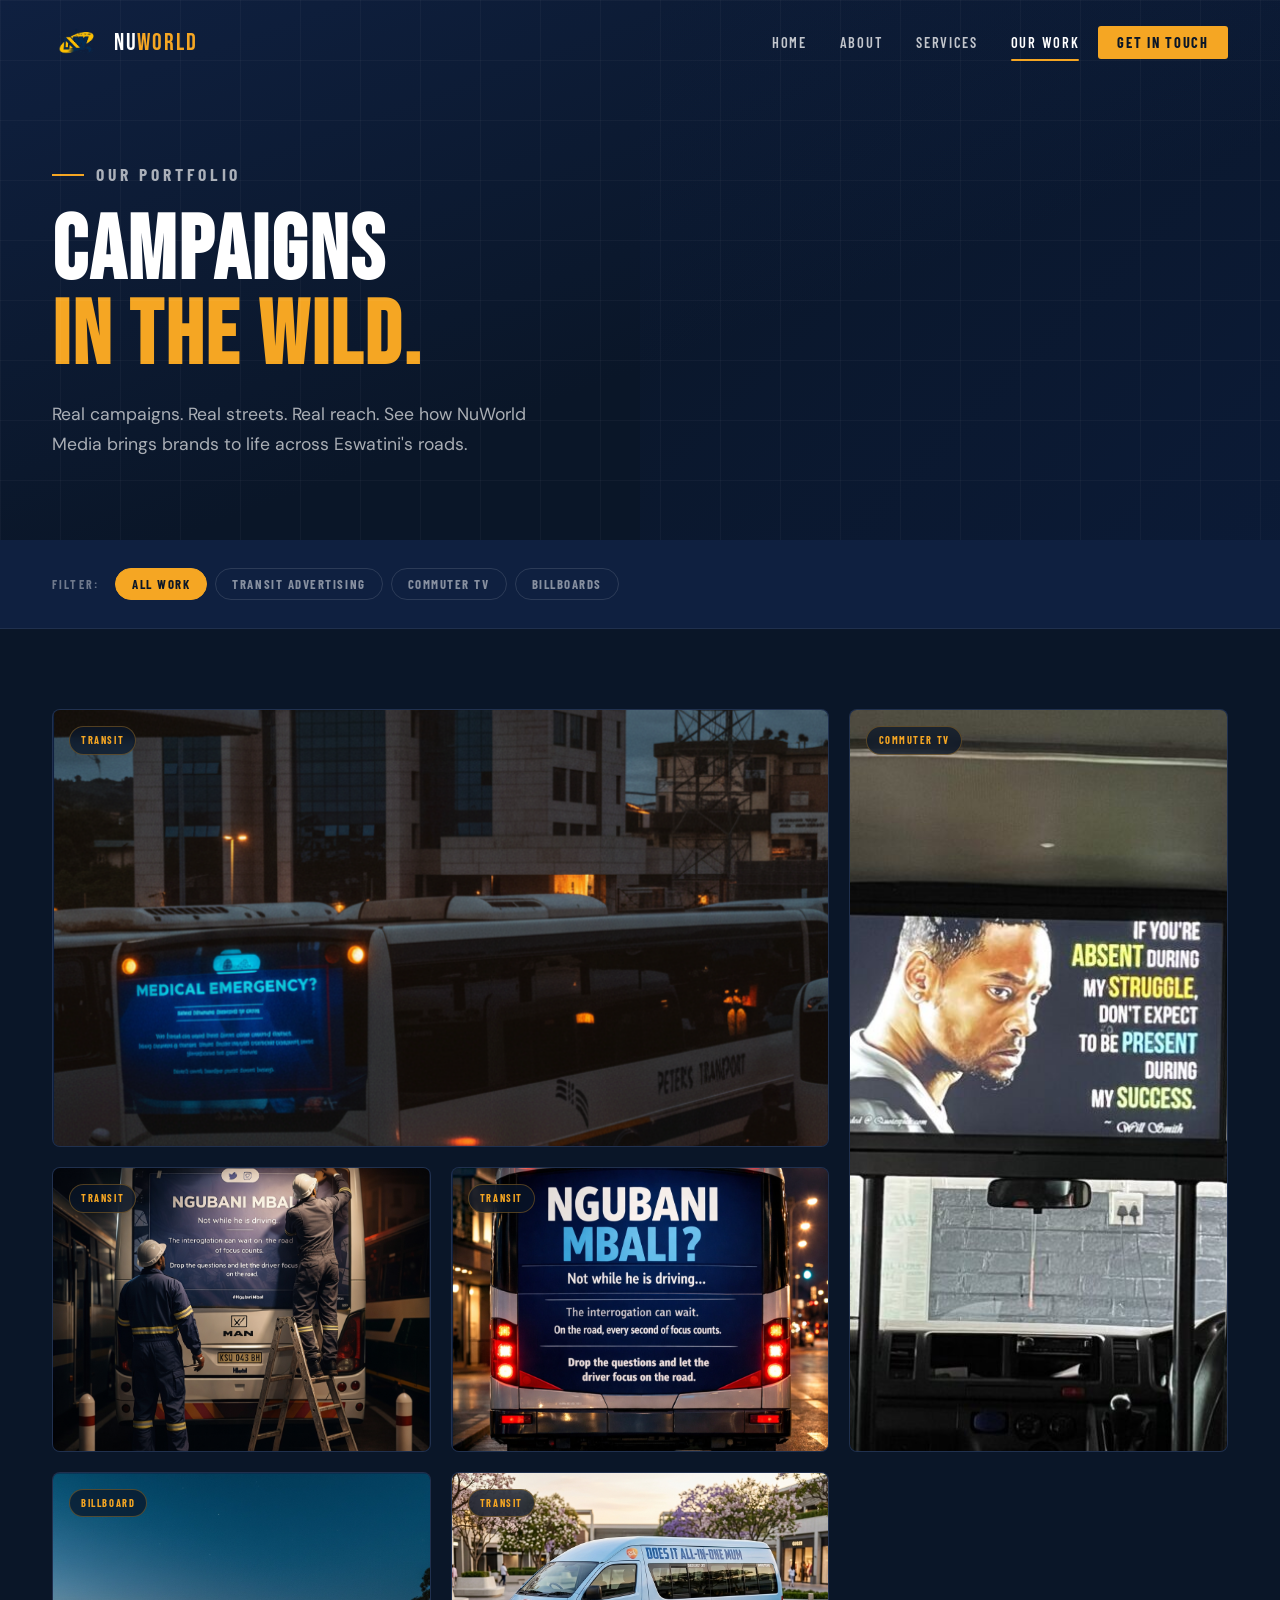
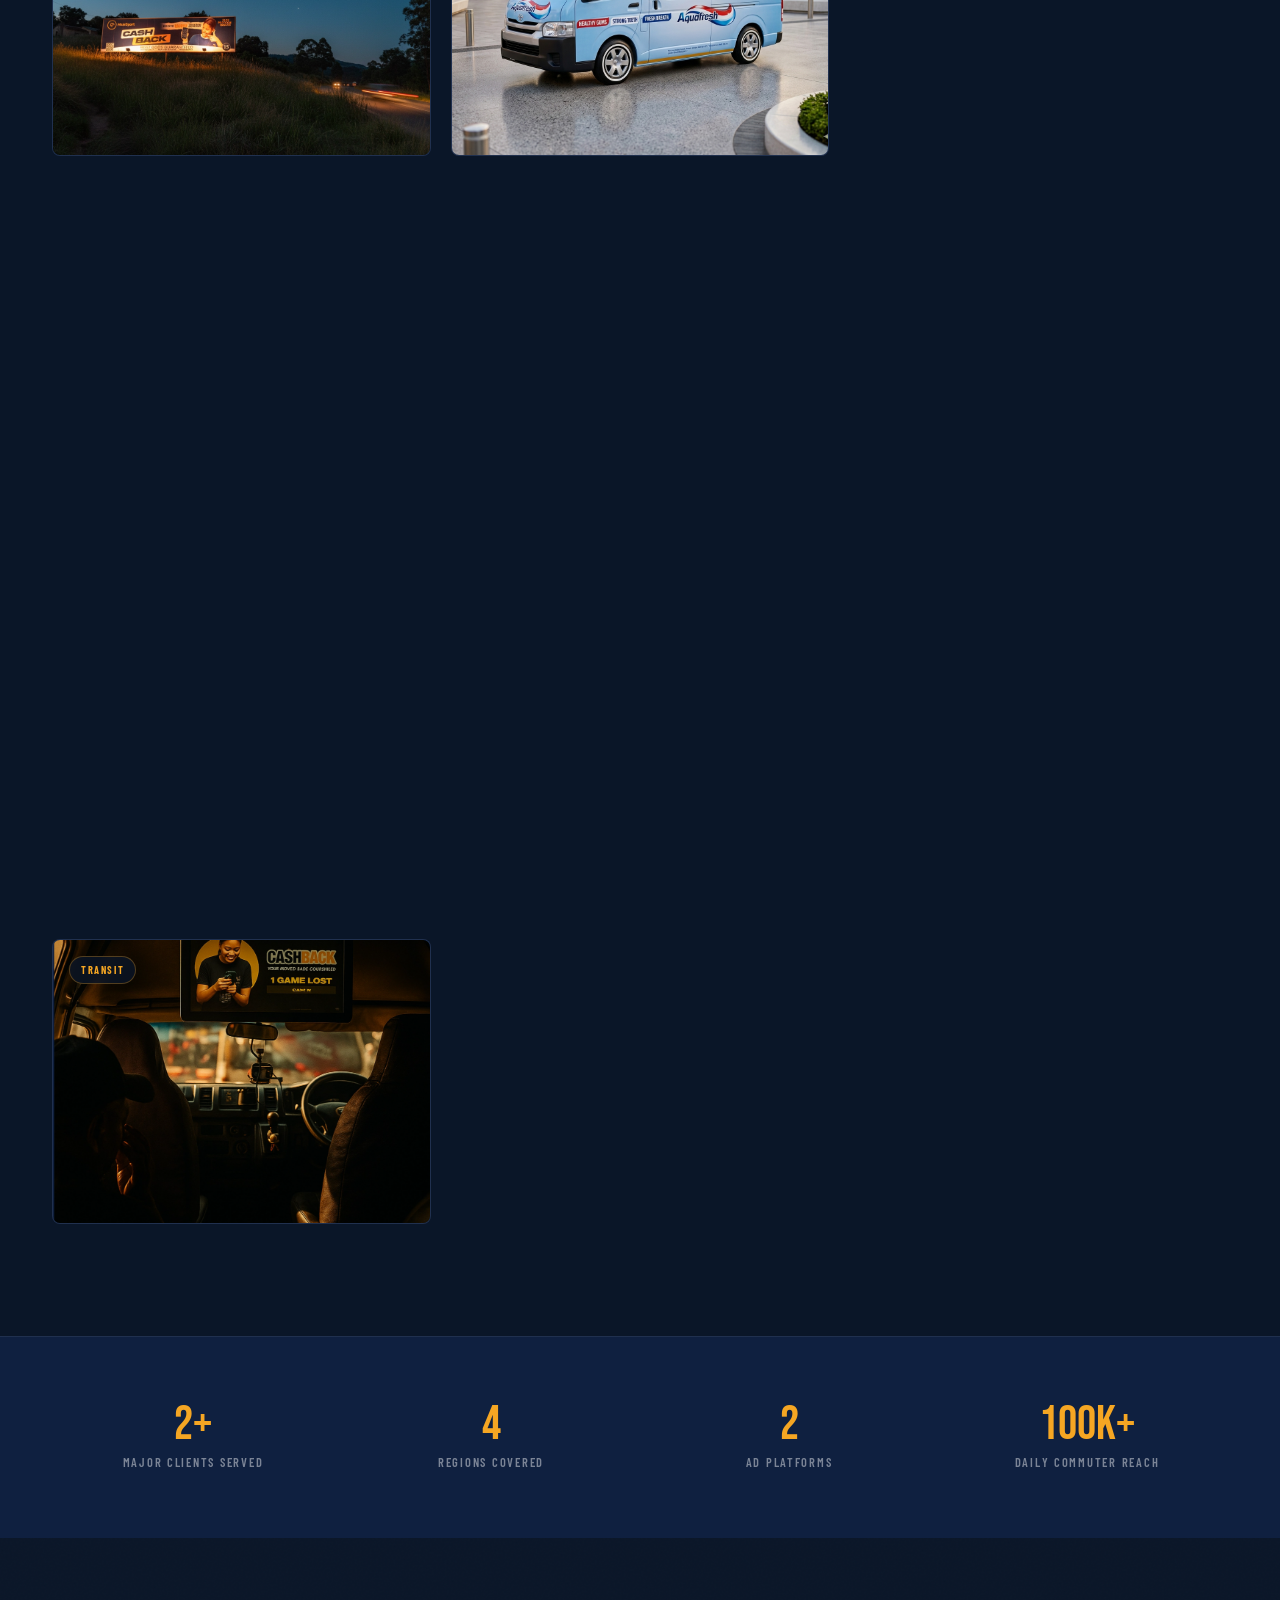
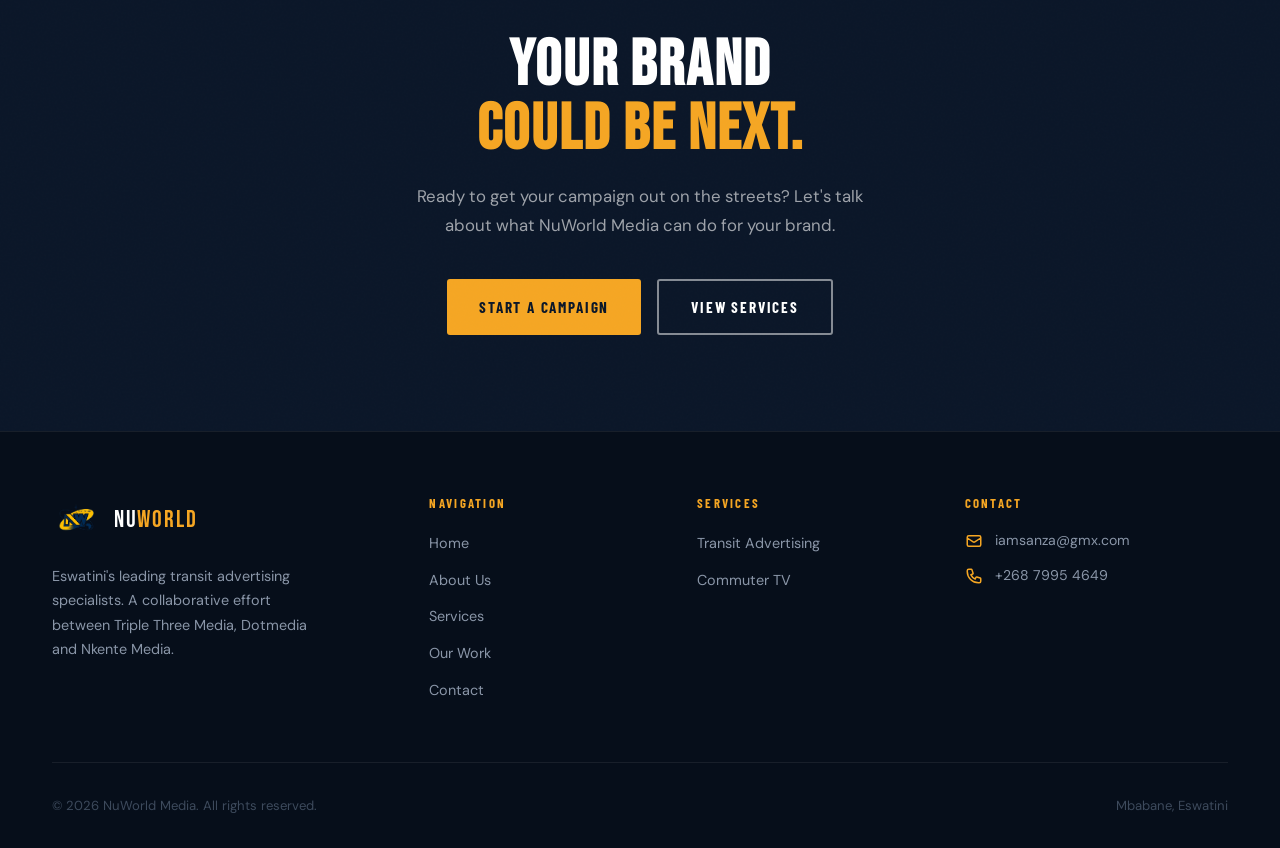
==== portfolio.html @ 02b2bd45 "first commit" ====
<!DOCTYPE html>
<html lang="en">
<head>
  <meta charset="UTF-8" />
  <meta name="viewport" content="width=device-width, initial-scale=1.0" />
  <title>Our Work — NuWorld Media</title>
  <meta name="description" content="See NuWorld Media's portfolio of transit advertising campaigns across Eswatini — bus wraps, kombi advertising and Commuter TV." />
  <link rel="stylesheet" href="css/styles.css" />
  <style>
    /* ── PORTFOLIO-SPECIFIC ── */

    /* Filter Bar */
    .filter-bar {
      background: var(--navy-mid);
      padding: 1.75rem 0;
      border-bottom: 1px solid rgba(255,255,255,0.07);
      position: sticky;
      top: 72px;
      z-index: 50;
    }
    .filter-inner {
      display: flex;
      align-items: center;
      gap: 0.5rem;
      flex-wrap: wrap;
    }
    .filter-label {
      font-family: var(--font-condensed);
      font-size: 0.75rem;
      font-weight: 700;
      letter-spacing: 0.18em;
      text-transform: uppercase;
      color: rgba(255,255,255,0.4);
      margin-right: 0.5rem;
    }
    .filter-btn {
      font-family: var(--font-condensed);
      font-size: 0.8rem;
      font-weight: 700;
      letter-spacing: 0.12em;
      text-transform: uppercase;
      color: rgba(255,255,255,0.5);
      background: transparent;
      border: 1px solid rgba(255,255,255,0.12);
      padding: 0.45rem 1rem;
      border-radius: 100px;
      cursor: pointer;
      transition: all 0.2s ease;
    }
    .filter-btn:hover {
      color: var(--white);
      border-color: rgba(255,255,255,0.3);
    }
    .filter-btn.active {
      background: var(--amber);
      color: var(--navy);
      border-color: var(--amber);
    }

    /* Gallery Section */
    .gallery-section {
      padding: 5rem 0 7rem;
      background: var(--navy);
    }
    .gallery-grid {
      display: grid;
      grid-template-columns: repeat(3, 1fr);
      gap: 1.25rem;
    }
    .gallery-item {
      position: relative;
      border-radius: 8px;
      overflow: hidden;
      cursor: pointer;
      background: var(--navy-mid);
      border: 1px solid rgba(255,255,255,0.07);
      transition: all 0.35s ease;
    }
    .gallery-item.hidden {
      display: none;
    }
    .gallery-item:hover {
      transform: translateY(-4px);
      box-shadow: 0 20px 50px rgba(0,0,0,0.5);
      border-color: rgba(245,166,35,0.3);
    }
    .gallery-item.large {
      grid-column: span 2;
    }
    .gallery-item.tall {
      grid-row: span 2;
    }
    .gallery-img {
      width: 100%;
      aspect-ratio: 4/3;
      object-fit: cover;
      display: block;
      transition: transform 0.5s ease;
    }
    .gallery-item.large .gallery-img { aspect-ratio: 16/9; }
    .gallery-item.tall .gallery-img { height: 100%; aspect-ratio: unset; position: absolute; inset: 0; }
    .gallery-item.tall { min-height: 400px; }
    .gallery-item:hover .gallery-img { transform: scale(1.05); }
    .gallery-overlay {
      position: absolute;
      inset: 0;
      background: linear-gradient(to top, rgba(10,22,40,0.92) 0%, rgba(10,22,40,0.2) 55%, transparent 100%);
      opacity: 0;
      transition: opacity 0.35s ease;
      display: flex;
      flex-direction: column;
      justify-content: flex-end;
      padding: 1.5rem;
    }
    .gallery-item:hover .gallery-overlay { opacity: 1; }
    .gallery-overlay-tag {
      font-family: var(--font-condensed);
      font-size: 0.7rem;
      font-weight: 700;
      letter-spacing: 0.18em;
      text-transform: uppercase;
      color: var(--amber);
      margin-bottom: 0.4rem;
    }
    .gallery-overlay-title {
      font-family: var(--font-display);
      font-size: 1.4rem;
      letter-spacing: 0.04em;
      color: var(--white);
      line-height: 1.1;
    }
    /* Always-visible category chip */
    .gallery-chip {
      position: absolute;
      top: 1rem; left: 1rem;
      font-family: var(--font-condensed);
      font-size: 0.65rem;
      font-weight: 700;
      letter-spacing: 0.15em;
      text-transform: uppercase;
      background: rgba(10,22,40,0.75);
      backdrop-filter: blur(6px);
      color: var(--amber);
      padding: 0.3rem 0.7rem;
      border-radius: 100px;
      border: 1px solid rgba(245,166,35,0.3);
    }

    /* Lightbox */
    .lightbox {
      position: fixed;
      inset: 0;
      background: rgba(0,0,0,0.92);
      z-index: 200;
      display: none;
      align-items: center;
      justify-content: center;
      backdrop-filter: blur(8px);
    }
    .lightbox.open { display: flex; }
    .lightbox-content {
      position: relative;
      max-width: 90vw;
      max-height: 90vh;
    }
    .lightbox-content img {
      max-width: 90vw;
      max-height: 85vh;
      border-radius: 6px;
      object-fit: contain;
    }
    .lightbox-close {
      position: fixed;
      top: 1.5rem; right: 1.5rem;
      background: rgba(255,255,255,0.1);
      border: none;
      color: var(--white);
      font-size: 1.5rem;
      width: 44px; height: 44px;
      border-radius: 50%;
      cursor: pointer;
      display: flex;
      align-items: center;
      justify-content: center;
      transition: background 0.2s;
    }
    .lightbox-close:hover { background: rgba(255,255,255,0.2); }
    .lightbox-nav {
      position: fixed;
      top: 50%;
      transform: translateY(-50%);
      background: rgba(255,255,255,0.1);
      border: none;
      color: var(--white);
      font-size: 1.5rem;
      width: 48px; height: 48px;
      border-radius: 50%;
      cursor: pointer;
      display: flex;
      align-items: center;
      justify-content: center;
      transition: background 0.2s;
    }
    .lightbox-nav:hover { background: rgba(255,255,255,0.2); }
    .lightbox-prev { left: 1.5rem; }
    .lightbox-next { right: 1.5rem; }
    .lightbox-caption {
      position: fixed;
      bottom: 2rem; left: 50%;
      transform: translateX(-50%);
      text-align: center;
      color: rgba(255,255,255,0.7);
      font-family: var(--font-condensed);
      font-size: 0.85rem;
      letter-spacing: 0.1em;
    }

    /* Stats Bar */
    .work-stats {
      background: var(--navy-mid);
      padding: 4rem 0;
      border-top: 1px solid rgba(255,255,255,0.07);
    }
    .work-stats-grid {
      display: grid;
      grid-template-columns: repeat(4, 1fr);
      gap: 1rem;
      text-align: center;
    }
    .ws-item .num {
      font-family: var(--font-display);
      font-size: 3rem;
      color: var(--amber);
      line-height: 1;
      display: block;
    }
    .ws-item .lbl {
      font-family: var(--font-condensed);
      font-size: 0.78rem;
      font-weight: 600;
      letter-spacing: 0.14em;
      text-transform: uppercase;
      color: rgba(255,255,255,0.45);
      margin-top: 0.4rem;
    }

    /* CTA */
    .portfolio-cta {
      padding: 6rem 0;
      background: var(--navy);
      text-align: center;
    }
    .portfolio-cta h2 {
      font-family: var(--font-display);
      font-size: clamp(2.5rem, 5vw, 4.5rem);
      letter-spacing: 0.03em;
      line-height: 1.0;
      margin-bottom: 1.25rem;
    }
    .portfolio-cta p {
      color: rgba(255,255,255,0.6);
      font-size: 1.05rem;
      max-width: 480px;
      margin: 0 auto 2.5rem;
      line-height: 1.7;
    }

    @media (max-width: 1024px) {
      .gallery-grid { grid-template-columns: 1fr 1fr; }
      .gallery-item.large { grid-column: span 2; }
      .work-stats-grid { grid-template-columns: repeat(2, 1fr); }
    }
    @media (max-width: 640px) {
      .gallery-grid { grid-template-columns: 1fr; }
      .gallery-item.large { grid-column: span 1; }
      .gallery-item.tall { min-height: 280px; }
      .gallery-overlay { opacity: 1; }
    }
  </style>
</head>
<body>

  <nav class="navbar scrolled" id="navbar">
    <div class="container">
      <div class="navbar-inner">
        <a href="index.html" class="logo-box">
          <img src="logo1.png" alt="NuWorld Media" style="height: 48px; width: auto;" />
          <div class="logo-text">Nu<span>World</span></div>
        </a>
        <ul class="nav-links">
          <li><a href="index.html">Home</a></li>
          <li><a href="about.html">About</a></li>
          <li><a href="services.html">Services</a></li>
          <li><a href="portfolio.html" class="active">Our Work</a></li>
          <li><a href="contact.html" class="nav-cta">Get In Touch</a></li>
        </ul>
        <button class="hamburger" id="hamburger" aria-label="Open menu">
          <span></span><span></span><span></span>
        </button>
      </div>
    </div>
  </nav>

  <div class="mobile-menu" id="mobileMenu">
    <button class="mobile-menu-close" id="menuClose">✕</button>
    <a href="index.html">Home</a>
    <a href="about.html">About</a>
    <a href="services.html">Services</a>
    <a href="portfolio.html">Our Work</a>
    <a href="contact.html">Get In Touch</a>
  </div>

  <section class="page-hero">
    <div class="page-hero-grid"></div>
    <div class="container">
      <p class="section-label">Our Portfolio</p>
      <h1>Campaigns<br><span class="amber">In the Wild.</span></h1>
      <p>Real campaigns. Real streets. Real reach. See how NuWorld Media brings brands to life across Eswatini's roads.</p>
    </div>
  </section>

  <!-- FILTER BAR -->
  <div class="filter-bar">
    <div class="container">
      <div class="filter-inner">
        <span class="filter-label">Filter:</span>
        <button class="filter-btn active" data-filter="all">All Work</button>
        <button class="filter-btn" data-filter="transit">Transit Advertising</button>
        <button class="filter-btn" data-filter="commuter-tv">Commuter TV</button>
        <button class="filter-btn" data-filter="billboard">Billboards</button>
      </div>
    </div>
  </div>

  <!-- GALLERY -->
  <section class="gallery-section">
    <div class="container">
      <div class="gallery-grid" id="galleryGrid">

        <!-- Item 1 - large -->
        <div class="gallery-item large reveal" data-category="transit" data-img="images/bus-rear-1.jpg" data-title="MVAF Road Safety Campaign" data-subtitle="Bus Rear Wrap · Transit Advertising">
          <img class="gallery-img" src="busScene.png" alt="Bus rear wrap Medical Emergency campaign" loading="lazy" />
          <span class="gallery-chip">Transit</span>
          <div class="gallery-overlay">
            <div class="gallery-overlay-tag">Bus Rear Wrap</div>
            <div class="gallery-overlay-title">MVAF Road Safety Campaign</div>
          </div>
        </div>

        <!-- Item 2 - tall -->
        <div class="gallery-item tall reveal reveal-delay-1" data-category="commuter-tv" data-img="images/commuter-tv-1.jpg" data-title="Commuter TV In Action" data-subtitle="Commuter TV · MulaSport">
          <img class="gallery-img" src="tvInside.jpg" alt="Commuter TV screen inside kombi" loading="lazy" />
          <span class="gallery-chip">Commuter TV</span>
          <div class="gallery-overlay">
            <div class="gallery-overlay-tag">Commuter TV</div>
            <div class="gallery-overlay-title">Live In-Kombi Advertising</div>
          </div>
        </div>

        <!-- Item 3 -->
        <div class="gallery-item reveal reveal-delay-1" data-category="transit" data-img="images/bus-rear-night.jpg" data-title="Ngubani Mbali — Night Campaign" data-subtitle="Bus Rear Wrap · MVAF Road Safety">
          <img class="gallery-img" src="workersScene.png" alt="Bus rear wrap night time" loading="lazy" />
          <span class="gallery-chip">Transit</span>
          <div class="gallery-overlay">
            <div class="gallery-overlay-tag">Bus Rear Wrap</div>
            <div class="gallery-overlay-title">MVAF Night Campaign</div>
          </div>
        </div>

        <!-- Item 4 -->
        <div class="gallery-item reveal reveal-delay-2" data-category="transit" data-img="images/bus-rear-night-2.jpg" data-title="Road Safety Awareness" data-subtitle="Bus Rear Wrap · MVAF">
          <img class="gallery-img" src="Outside1.png" alt="Bus rear wrap road safety" loading="lazy" />
          <span class="gallery-chip">Transit</span>
          <div class="gallery-overlay">
            <div class="gallery-overlay-tag">Bus Rear Wrap</div>
            <div class="gallery-overlay-title">Road Safety Awareness</div>
          </div>
        </div>

        <!-- Item 5 -->
        <div class="gallery-item reveal" data-category="billboard" data-img="images/billboard-close.jpg" data-title="MulaSport Cash Back" data-subtitle="Billboard · Sports Betting">
          <img class="gallery-img" src="bill2.png" alt="MulaSport billboard" loading="lazy" />
          <span class="gallery-chip">Billboard</span>
          <div class="gallery-overlay">
            <div class="gallery-overlay-tag">Roadside Billboard</div>
            <div class="gallery-overlay-title">MulaSport Cash Back Campaign</div>
          </div>
        </div>

        <!-- Item 6 -->
        <div class="gallery-item reveal reveal-delay-1" data-category="transit" data-img="images/bus-side.jpg" data-title="Bus Side Panel Advertising" data-subtitle="Transit Advertising · MVAF">
          <img class="gallery-img" src="Quantum.png" alt="Bus side transit advertising" loading="lazy" />
          <span class="gallery-chip">Transit</span>
          <div class="gallery-overlay">
            <div class="gallery-overlay-tag">Bus Side Panel</div>
            <div class="gallery-overlay-title">MVAF Bus Side Campaign</div>
          </div>
        </div>

        <!-- Item 7 - large -->
        <div class="gallery-item large reveal reveal-delay-1" data-category="billboard" data-img="images/billboard-road.jpg" data-title="MulaSport Roadside Billboard" data-subtitle="Billboard · National Road Visibility">
          <img class="gallery-img" src="bill.png" alt="Billboard on national road" loading="lazy" />
          <span class="gallery-chip">Billboard</span>
          <div class="gallery-overlay">
            <div class="gallery-overlay-tag">Roadside Billboard</div>
            <div class="gallery-overlay-title">MulaSport Roadside Visibility</div>
          </div>
        </div>

        <!-- Item 8 -->
        <div class="gallery-item reveal reveal-delay-2" data-category="commuter-tv" data-img="images/commuter-tv-2.jpg" data-title="In-Taxi Screen Placement" data-subtitle="Commuter TV · Fleet Network">
          <img class="gallery-img" src="inter1.png" alt="Commuter TV in kombi" loading="lazy" />
          <span class="gallery-chip">Commuter TV</span>
          <div class="gallery-overlay">
            <div class="gallery-overlay-tag">Commuter TV</div>
            <div class="gallery-overlay-title">Kombi Fleet Screens</div>
          </div>
        </div>

        <!-- Item 9 -->
        <div class="gallery-item reveal" data-category="transit" data-img="images/bus-rear-street.jpg" data-title="Bathethelele — Street Level" data-subtitle="Bus Rear Wrap · MVAF">
          <img class="gallery-img" src="inside.png" alt="Bus rear wrap on street" loading="lazy" />
          <span class="gallery-chip">Transit</span>
          <div class="gallery-overlay">
            <div class="gallery-overlay-tag">Bus Rear Wrap</div>
            <div class="gallery-overlay-title">Street Level Impact</div>
          </div>
        </div>

        <!-- Item 10 -->
        <div class="gallery-item reveal reveal-delay-1" data-category="transit" data-img="images/bus-rear-2.jpg" data-title="Multi-Bus Campaign Execution" data-subtitle="Transit Advertising · Fleet Deployment">
          <img class="gallery-img" src="streetbus.png" alt="Bus advertising campaign" loading="lazy" />
          <span class="gallery-chip">Transit</span>
          <div class="gallery-overlay">
            <div class="gallery-overlay-tag">Fleet Campaign</div>
            <div class="gallery-overlay-title">Multi-Bus Deployment</div>
          </div>
        </div>

        <!-- Item 11 -->
        <div class="gallery-item reveal reveal-delay-2" data-category="commuter-tv" data-img="images/commuter-tv-3.jpg" data-title="Ad Playing In-Vehicle" data-subtitle="Commuter TV · Daily Routes">
          <img class="gallery-img" src="inside4.png" alt="Commuter TV ad screen" loading="lazy" />
          <span class="gallery-chip">Commuter TV</span>
          <div class="gallery-overlay">
            <div class="gallery-overlay-tag">Commuter TV</div>
            <div class="gallery-overlay-title">In-Vehicle Ad Playback</div>
          </div>
        </div>

        <!-- Item 12 -->
        <div class="gallery-item reveal reveal-delay-3" data-category="transit" data-img="images/bus-rear-3.jpg" data-title="Campaign Coverage Across Eswatini" data-subtitle="Transit Advertising · National Campaign">
          <img class="gallery-img" src="inside3.png" alt="Transit advertising bus" loading="lazy" />
          <span class="gallery-chip">Transit</span>
          <div class="gallery-overlay">
            <div class="gallery-overlay-tag">National Campaign</div>
            <div class="gallery-overlay-title">Eswatini-Wide Coverage</div>
          </div>
        </div>

      </div>
    </div>
  </section>

  <!-- STATS BAR -->
  <div class="work-stats">
    <div class="container">
      <div class="work-stats-grid">
        <div class="ws-item reveal">
          <span class="num">2+</span>
          <span class="lbl">Major Clients Served</span>
        </div>
        <div class="ws-item reveal reveal-delay-1">
          <span class="num">4</span>
          <span class="lbl">Regions Covered</span>
        </div>
        <div class="ws-item reveal reveal-delay-2">
          <span class="num">2</span>
          <span class="lbl">Ad Platforms</span>
        </div>
        <div class="ws-item reveal reveal-delay-3">
          <span class="num">100K+</span>
          <span class="lbl">Daily Commuter Reach</span>
        </div>
      </div>
    </div>
  </div>

  <!-- CTA -->
  <section class="portfolio-cta noise">
    <div class="container reveal">
      <h2>YOUR BRAND<br><span class="amber">COULD BE NEXT.</span></h2>
      <p>Ready to get your campaign out on the streets? Let's talk about what NuWorld Media can do for your brand.</p>
      <div style="display:flex;gap:1rem;justify-content:center;flex-wrap:wrap;">
        <a href="contact.html" class="btn btn-amber">Start a Campaign</a>
        <a href="services.html" class="btn btn-outline">View Services</a>
      </div>
    </div>
  </section>

  <!-- LIGHTBOX -->
  <div class="lightbox" id="lightbox">
    <button class="lightbox-close" id="lightboxClose">✕</button>
    <button class="lightbox-nav lightbox-prev" id="lightboxPrev">‹</button>
    <div class="lightbox-content">
      <img id="lightboxImg" src="" alt="" />
    </div>
    <button class="lightbox-nav lightbox-next" id="lightboxNext">›</button>
    <div class="lightbox-caption" id="lightboxCaption"></div>
  </div>

  <!-- FOOTER -->
  <footer>
    <div class="container">
      <div class="footer-grid">
        <div class="footer-brand">
          <a href="index.html" class="logo-box">
            <img src="logo1.png" alt="NuWorld Media" style="height: 48px; width: auto;" />
            <div class="logo-text">Nu<span>World</span></div>
          </a>
          <p>Eswatini's leading transit advertising specialists. A collaborative effort between Triple Three Media, Dotmedia and Nkente Media.</p>
        </div>
        <div class="footer-col">
          <h4>Navigation</h4>
          <ul>
            <li><a href="index.html">Home</a></li>
            <li><a href="about.html">About Us</a></li>
            <li><a href="services.html">Services</a></li>
            <li><a href="portfolio.html">Our Work</a></li>
            <li><a href="contact.html">Contact</a></li>
          </ul>
        </div>
        <div class="footer-col">
          <h4>Services</h4>
          <ul>
            <li><a href="services.html#transit">Transit Advertising</a></li>
            <li><a href="services.html#commuter-tv">Commuter TV</a></li>
          </ul>
        </div>
        <div class="footer-col">
          <h4>Contact</h4>
          <div class="footer-contact-item">
            <svg class="icon" fill="none" stroke="currentColor" stroke-width="2" viewBox="0 0 24 24"><path d="M3 8l7.89 5.26a2 2 0 002.22 0L21 8M5 19h14a2 2 0 002-2V7a2 2 0 00-2-2H5a2 2 0 00-2 2v10a2 2 0 002 2z"/></svg>
            <span>iamsanza@gmx.com</span>
          </div>
          <div class="footer-contact-item">
            <svg class="icon" fill="none" stroke="currentColor" stroke-width="2" viewBox="0 0 24 24"><path d="M3 5a2 2 0 012-2h3.28a1 1 0 01.948.684l1.498 4.493a1 1 0 01-.502 1.21l-2.257 1.13a11.042 11.042 0 005.516 5.516l1.13-2.257a1 1 0 011.21-.502l4.493 1.498a1 1 0 01.684.949V19a2 2 0 01-2 2h-1C9.716 21 3 14.284 3 6V5z"/></svg>
            <span>+268 7995 4649</span>
          </div>
        </div>
      </div>
      <div class="footer-bottom">
        <span>&copy; 2026 NuWorld Media. All rights reserved.</span>
        <span>Mbabane, Eswatini</span>
      </div>
    </div>
  </footer>

  <script>
    const navbar = document.getElementById('navbar');
    window.addEventListener('scroll', () => navbar.classList.toggle('scrolled', window.scrollY > 60));
    document.getElementById('hamburger').addEventListener('click', () => document.getElementById('mobileMenu').classList.add('open'));
    document.getElementById('menuClose').addEventListener('click', () => document.getElementById('mobileMenu').classList.remove('open'));

    // Filter
    const filterBtns = document.querySelectorAll('.filter-btn');
    const items = document.querySelectorAll('.gallery-item');
    filterBtns.forEach(btn => {
      btn.addEventListener('click', () => {
        filterBtns.forEach(b => b.classList.remove('active'));
        btn.classList.add('active');
        const filter = btn.dataset.filter;
        items.forEach(item => {
          if (filter === 'all' || item.dataset.category === filter) {
            item.classList.remove('hidden');
          } else {
            item.classList.add('hidden');
          }
        });
      });
    });

    // Lightbox
    const lightbox = document.getElementById('lightbox');
    const lightboxImg = document.getElementById('lightboxImg');
    const lightboxCaption = document.getElementById('lightboxCaption');
    let currentIndex = 0;
    const visibleItems = () => [...items].filter(i => !i.classList.contains('hidden'));

    items.forEach((item, idx) => {
      item.addEventListener('click', () => {
        const vis = visibleItems();
        currentIndex = vis.indexOf(item);
        openLightbox(vis[currentIndex]);
      });
    });

    function openLightbox(item) {
      lightboxImg.src = item.dataset.img;
      lightboxCaption.textContent = item.dataset.title + ' — ' + item.dataset.subtitle;
      lightbox.classList.add('open');
    }

    document.getElementById('lightboxClose').addEventListener('click', () => lightbox.classList.remove('open'));
    lightbox.addEventListener('click', (e) => { if (e.target === lightbox) lightbox.classList.remove('open'); });

    document.getElementById('lightboxPrev').addEventListener('click', (e) => {
      e.stopPropagation();
      const vis = visibleItems();
      currentIndex = (currentIndex - 1 + vis.length) % vis.length;
      openLightbox(vis[currentIndex]);
    });
    document.getElementById('lightboxNext').addEventListener('click', (e) => {
      e.stopPropagation();
      const vis = visibleItems();
      currentIndex = (currentIndex + 1) % vis.length;
      openLightbox(vis[currentIndex]);
    });
    document.addEventListener('keydown', (e) => {
      if (!lightbox.classList.contains('open')) return;
      const vis = visibleItems();
      if (e.key === 'ArrowLeft') { currentIndex = (currentIndex - 1 + vis.length) % vis.length; openLightbox(vis[currentIndex]); }
      if (e.key === 'ArrowRight') { currentIndex = (currentIndex + 1) % vis.length; openLightbox(vis[currentIndex]); }
      if (e.key === 'Escape') lightbox.classList.remove('open');
    });

    // Reveal
    const revealEls = document.querySelectorAll('.reveal');
    const observer = new IntersectionObserver((entries) => {
      entries.forEach(entry => {
        if (entry.isIntersecting) { entry.target.classList.add('visible'); observer.unobserve(entry.target); }
      });
    }, { threshold: 0.08 });
    revealEls.forEach(el => observer.observe(el));
  </script>
</body>
</html>
---- css/styles.css ----
/* =============================================
   NUWORLD MEDIA — SHARED STYLES
   ============================================= */

@import url('https://fonts.googleapis.com/css2?family=Bebas+Neue&family=DM+Sans:ital,opsz,wght@0,9..40,300;0,9..40,400;0,9..40,500;0,9..40,600;0,9..40,700;1,9..40,300;1,9..40,400&family=Barlow+Condensed:wght@300;400;600;700;800&display=swap');

/* ── Variables ── */
:root {
  --navy:      #0A1628;
  --navy-mid:  #0F2040;
  --blue:      #1A4ED8;
  --blue-light:#3B72F0;
  --amber:     #F5A623;
  --amber-dark:#D4861A;
  --white:     #FFFFFF;
  --off-white: #F0F2F7;
  --grey:      #8A96A8;
  --grey-dark: #3D4A5C;
  --font-display: 'Bebas Neue', sans-serif;
  --font-condensed: 'Barlow Condensed', sans-serif;
  --font-body: 'DM Sans', sans-serif;
}

/* ── Reset ── */
*, *::before, *::after { box-sizing: border-box; margin: 0; padding: 0; }
html { scroll-behavior: smooth; font-size: 16px; }
body {
  background: var(--navy);
  color: var(--white);
  font-family: var(--font-body);
  line-height: 1.6;
  overflow-x: hidden;
}
img { max-width: 100%; display: block; }
a { text-decoration: none; color: inherit; }
ul { list-style: none; }

/* ── Typography ── */
h1, h2, h3, h4 { line-height: 1.1; }
.display {
  font-family: var(--font-display);
  letter-spacing: 0.03em;
}
.condensed {
  font-family: var(--font-condensed);
  letter-spacing: 0.05em;
}

/* ── Utility ── */
.container {
  width: 100%;
  max-width: 1240px;
  margin: 0 auto;
  padding: 0 2rem;
}
.amber { color: var(--amber); }
.blue  { color: var(--blue-light); }
.tag {
  display: inline-block;
  font-family: var(--font-condensed);
  font-size: 0.75rem;
  font-weight: 700;
  letter-spacing: 0.2em;
  text-transform: uppercase;
  color: var(--amber);
  background: rgba(245,166,35,0.12);
  border: 1px solid rgba(245,166,35,0.35);
  padding: 0.3rem 0.9rem;
  border-radius: 2px;
}

/* ── Buttons ── */
.btn {
  display: inline-flex;
  align-items: center;
  gap: 0.5rem;
  font-family: var(--font-condensed);
  font-size: 0.95rem;
  font-weight: 700;
  letter-spacing: 0.12em;
  text-transform: uppercase;
  padding: 0.85rem 2rem;
  border-radius: 3px;
  cursor: pointer;
  transition: all 0.25s ease;
  border: none;
}
.btn-amber {
  background: var(--amber);
  color: var(--navy);
}
.btn-amber:hover {
  background: var(--amber-dark);
  transform: translateY(-2px);
  box-shadow: 0 8px 24px rgba(245,166,35,0.35);
}
.btn-outline {
  background: transparent;
  color: var(--white);
  border: 2px solid rgba(255,255,255,0.5);
}
.btn-outline:hover {
  border-color: var(--white);
  background: rgba(255,255,255,0.08);
  transform: translateY(-2px);
}
.btn-blue {
  background: var(--blue);
  color: var(--white);
}
.btn-blue:hover {
  background: var(--blue-light);
  transform: translateY(-2px);
  box-shadow: 0 8px 24px rgba(26,78,216,0.4);
}

/* ── Navbar ── */
.navbar {
  position: fixed;
  top: 0; left: 0; right: 0;
  z-index: 100;
  padding: 1.2rem 0;
  transition: all 0.35s ease;
}
.navbar.scrolled {
  background: rgba(10,22,40,0.97);
  backdrop-filter: blur(12px);
  padding: 0.85rem 0;
  border-bottom: 1px solid rgba(255,255,255,0.08);
  box-shadow: 0 4px 30px rgba(0,0,0,0.4);
}
.navbar-inner {
  display: flex;
  align-items: center;
  justify-content: space-between;
}
.logo-box {
  display: flex;
  align-items: center;
  gap: 0.85rem;
}
.logo-placeholder {
  width: 48px;
  height: 48px;
  border: 2px dashed rgba(245,166,35,0.6);
  border-radius: 4px;
  display: flex;
  align-items: center;
  justify-content: center;
  font-family: var(--font-condensed);
  font-size: 0.55rem;
  font-weight: 600;
  letter-spacing: 0.05em;
  color: rgba(245,166,35,0.6);
  text-align: center;
  line-height: 1.3;
  text-transform: uppercase;
  flex-shrink: 0;
}
.logo-text {
  font-family: var(--font-display);
  font-size: 1.5rem;
  letter-spacing: 0.08em;
  color: var(--white);
  line-height: 1;
}
.logo-text span { color: var(--amber); }
.nav-links {
  display: flex;
  align-items: center;
  gap: 0.25rem;
}
.nav-links a {
  font-family: var(--font-condensed);
  font-size: 0.9rem;
  font-weight: 600;
  letter-spacing: 0.12em;
  text-transform: uppercase;
  color: rgba(255,255,255,0.75);
  padding: 0.5rem 0.9rem;
  border-radius: 3px;
  transition: all 0.2s ease;
  position: relative;
}
.nav-links a:hover, .nav-links a.active {
  color: var(--white);
}
.nav-links a.active::after {
  content: '';
  position: absolute;
  bottom: -2px; left: 0.9rem; right: 0.9rem;
  height: 2px;
  background: var(--amber);
  border-radius: 2px;
}
.nav-cta {
  background: var(--amber);
  color: var(--navy) !important;
  padding: 0.5rem 1.2rem !important;
  font-weight: 700 !important;
}
.nav-cta:hover {
  background: var(--amber-dark);
  color: var(--navy) !important;
}
.nav-cta::after { display: none !important; }

/* Hamburger */
.hamburger {
  display: none;
  flex-direction: column;
  gap: 5px;
  cursor: pointer;
  padding: 0.5rem;
}
.hamburger span {
  display: block;
  width: 24px;
  height: 2px;
  background: var(--white);
  transition: all 0.3s ease;
  border-radius: 2px;
}
.mobile-menu {
  display: none;
  position: fixed;
  top: 0; left: 0; right: 0; bottom: 0;
  background: var(--navy);
  z-index: 99;
  flex-direction: column;
  align-items: center;
  justify-content: center;
  gap: 2rem;
}
.mobile-menu.open { display: flex; }
.mobile-menu a {
  font-family: var(--font-display);
  font-size: 2.5rem;
  letter-spacing: 0.08em;
  color: var(--white);
  transition: color 0.2s;
}
.mobile-menu a:hover { color: var(--amber); }
.mobile-menu-close {
  position: absolute;
  top: 1.5rem; right: 1.5rem;
  background: none; border: none;
  color: var(--white);
  font-size: 2rem;
  cursor: pointer;
}

/* ── Page Hero (inner pages) ── */
.page-hero {
  padding: 10rem 0 5rem;
  background: linear-gradient(160deg, var(--navy-mid) 0%, var(--navy) 60%);
  position: relative;
  overflow: hidden;
}
.page-hero::before {
  content: '';
  position: absolute;
  top: 0; right: 0;
  width: 50%;
  height: 100%;
  background: linear-gradient(135deg, transparent 0%, rgba(26,78,216,0.08) 100%);
}
.page-hero-grid {
  position: absolute;
  inset: 0;
  background-image:
    linear-gradient(rgba(255,255,255,0.03) 1px, transparent 1px),
    linear-gradient(90deg, rgba(255,255,255,0.03) 1px, transparent 1px);
  background-size: 60px 60px;
}
.page-hero h1 {
  font-family: var(--font-display);
  font-size: clamp(3.5rem, 7vw, 6rem);
  letter-spacing: 0.03em;
  line-height: 0.95;
  margin-bottom: 1.25rem;
}
.page-hero p {
  font-size: 1.1rem;
  color: rgba(255,255,255,0.65);
  max-width: 520px;
  line-height: 1.7;
}

/* ── Section Styles ── */
section { position: relative; overflow: hidden; }

.section-label {
  font-family: var(--font-condensed);
  font-size: 0.75rem;
  font-weight: 700;
  letter-spacing: 0.22em;
  text-transform: uppercase;
  color: var(--amber);
  display: flex;
  align-items: center;
  gap: 0.75rem;
  margin-bottom: 1.25rem;
}
.section-label::before {
  content: '';
  display: block;
  width: 32px;
  height: 2px;
  background: var(--amber);
  flex-shrink: 0;
}

.section-title {
  font-family: var(--font-display);
  font-size: clamp(2.5rem, 5vw, 4rem);
  letter-spacing: 0.03em;
  line-height: 1.0;
  margin-bottom: 1.25rem;
}

/* ── Divider ── */
.angled-divider {
  position: absolute;
  bottom: -1px; left: 0; right: 0;
  height: 80px;
  overflow: hidden;
}
.angled-divider svg { width: 100%; height: 100%; }

/* ── Footer ── */
footer {
  background: #060E1A;
  padding: 4rem 0 2rem;
  border-top: 1px solid rgba(255,255,255,0.07);
}
.footer-grid {
  display: grid;
  grid-template-columns: 1.5fr 1fr 1fr 1.2fr;
  gap: 3rem;
  margin-bottom: 3rem;
}
.footer-brand .logo-box { margin-bottom: 1.25rem; }
.footer-brand p {
  font-size: 0.9rem;
  color: var(--grey);
  line-height: 1.7;
  max-width: 260px;
}
.footer-col h4 {
  font-family: var(--font-condensed);
  font-size: 0.8rem;
  font-weight: 700;
  letter-spacing: 0.18em;
  text-transform: uppercase;
  color: var(--amber);
  margin-bottom: 1.25rem;
}
.footer-col ul li {
  margin-bottom: 0.7rem;
}
.footer-col ul li a {
  font-size: 0.9rem;
  color: var(--grey);
  transition: color 0.2s;
}
.footer-col ul li a:hover { color: var(--white); }
.footer-contact-item {
  display: flex;
  align-items: flex-start;
  gap: 0.75rem;
  margin-bottom: 0.9rem;
}
.footer-contact-item .icon {
  width: 18px;
  height: 18px;
  color: var(--amber);
  flex-shrink: 0;
  margin-top: 2px;
}
.footer-contact-item span {
  font-size: 0.88rem;
  color: var(--grey);
  line-height: 1.5;
}
.footer-bottom {
  display: flex;
  align-items: center;
  justify-content: space-between;
  padding-top: 2rem;
  border-top: 1px solid rgba(255,255,255,0.07);
  font-size: 0.82rem;
  color: var(--grey-dark);
}
.footer-bottom a { color: var(--grey-dark); }
.footer-bottom a:hover { color: var(--grey); }

/* ── Scroll Reveal Animations ── */
.reveal {
  opacity: 0;
  transform: translateY(32px);
  transition: opacity 0.7s ease, transform 0.7s ease;
}
.reveal.visible {
  opacity: 1;
  transform: translateY(0);
}
.reveal-delay-1 { transition-delay: 0.1s; }
.reveal-delay-2 { transition-delay: 0.2s; }
.reveal-delay-3 { transition-delay: 0.3s; }
.reveal-delay-4 { transition-delay: 0.4s; }

/* ── Noise Overlay ── */
.noise::after {
  content: '';
  position: absolute;
  inset: 0;
  background-image: url("data:image/svg+xml,%3Csvg viewBox='0 0 256 256' xmlns='http://www.w3.org/2000/svg'%3E%3Cfilter id='noise'%3E%3CfeTurbulence type='fractalNoise' baseFrequency='0.9' numOctaves='4' stitchTiles='stitch'/%3E%3C/filter%3E%3Crect width='100%25' height='100%25' filter='url(%23noise)' opacity='0.035'/%3E%3C/svg%3E");
  pointer-events: none;
  z-index: 1;
  opacity: 0.4;
}

/* ── Responsive ── */
@media (max-width: 1024px) {
  .footer-grid { grid-template-columns: 1fr 1fr; gap: 2rem; }
}
@media (max-width: 768px) {
  .nav-links { display: none; }
  .hamburger { display: flex; }
  .footer-grid { grid-template-columns: 1fr; gap: 2rem; }
  .footer-bottom { flex-direction: column; gap: 0.5rem; text-align: center; }
}
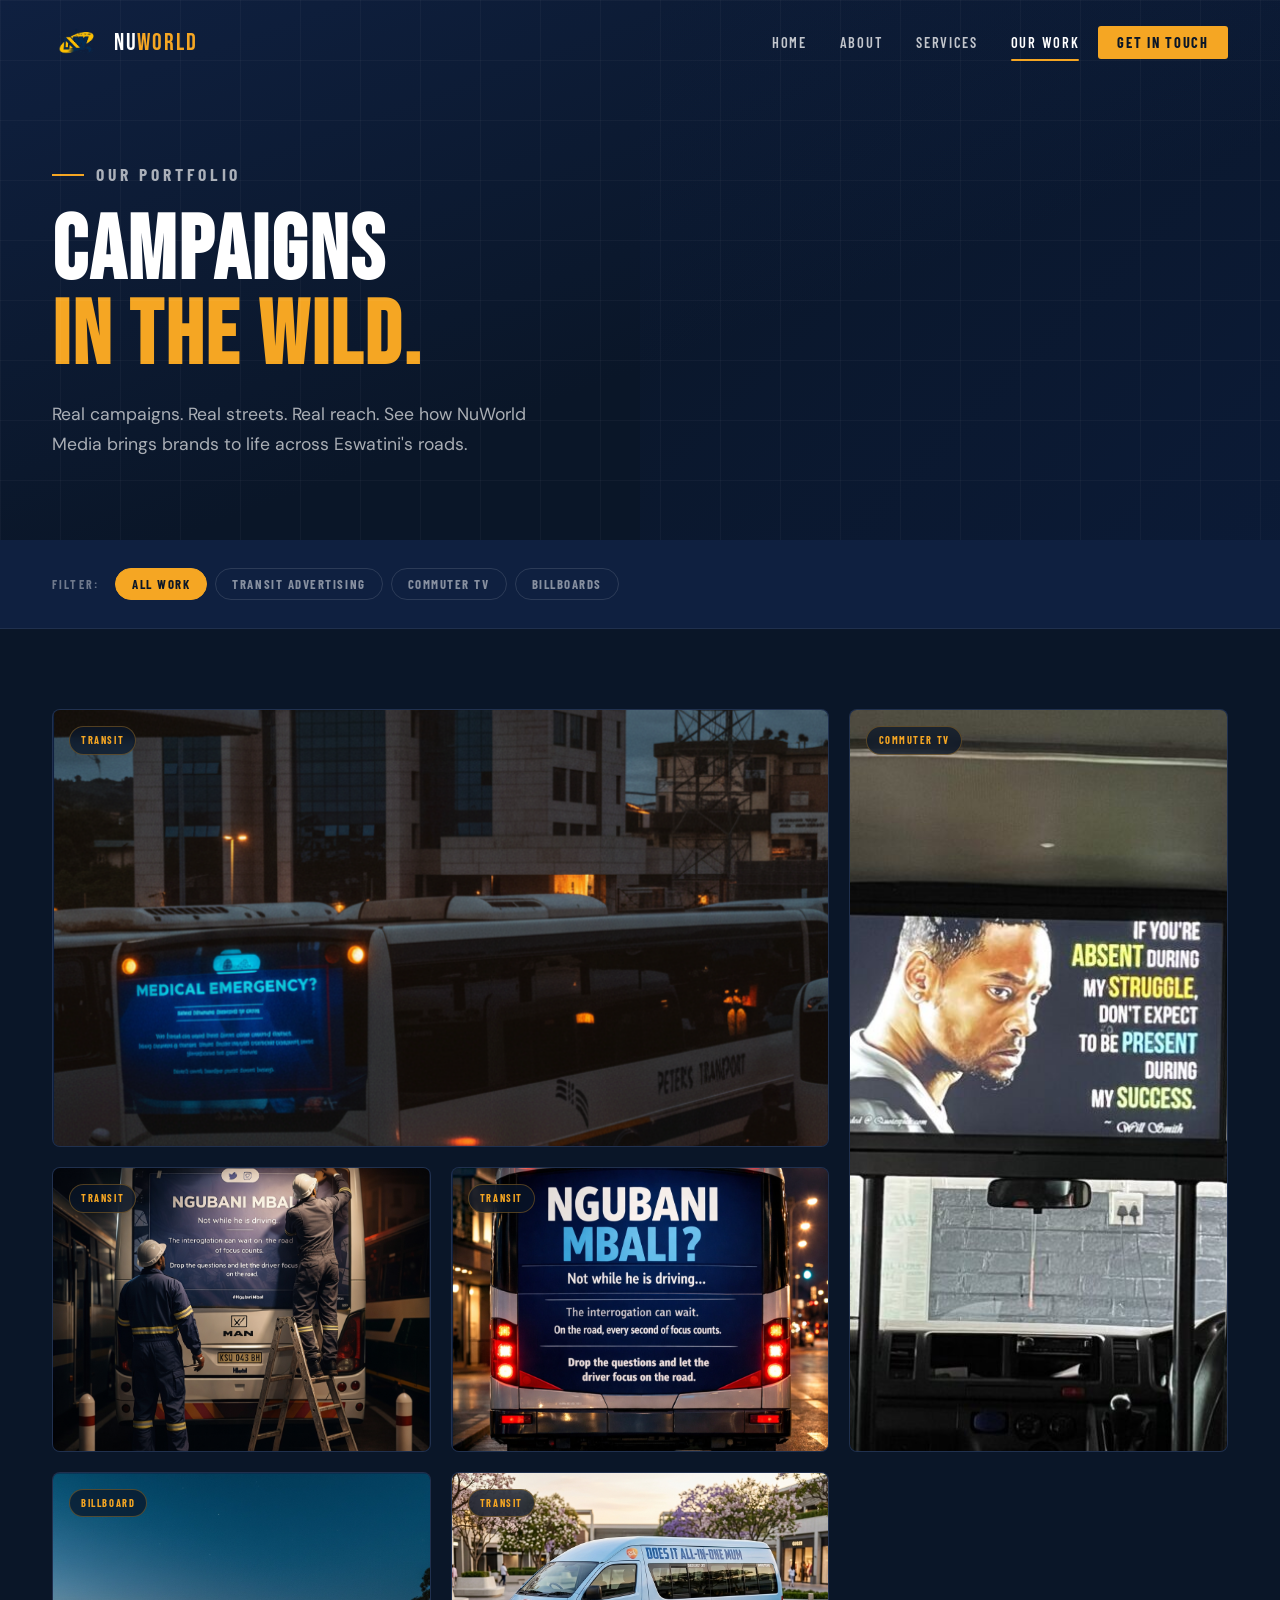
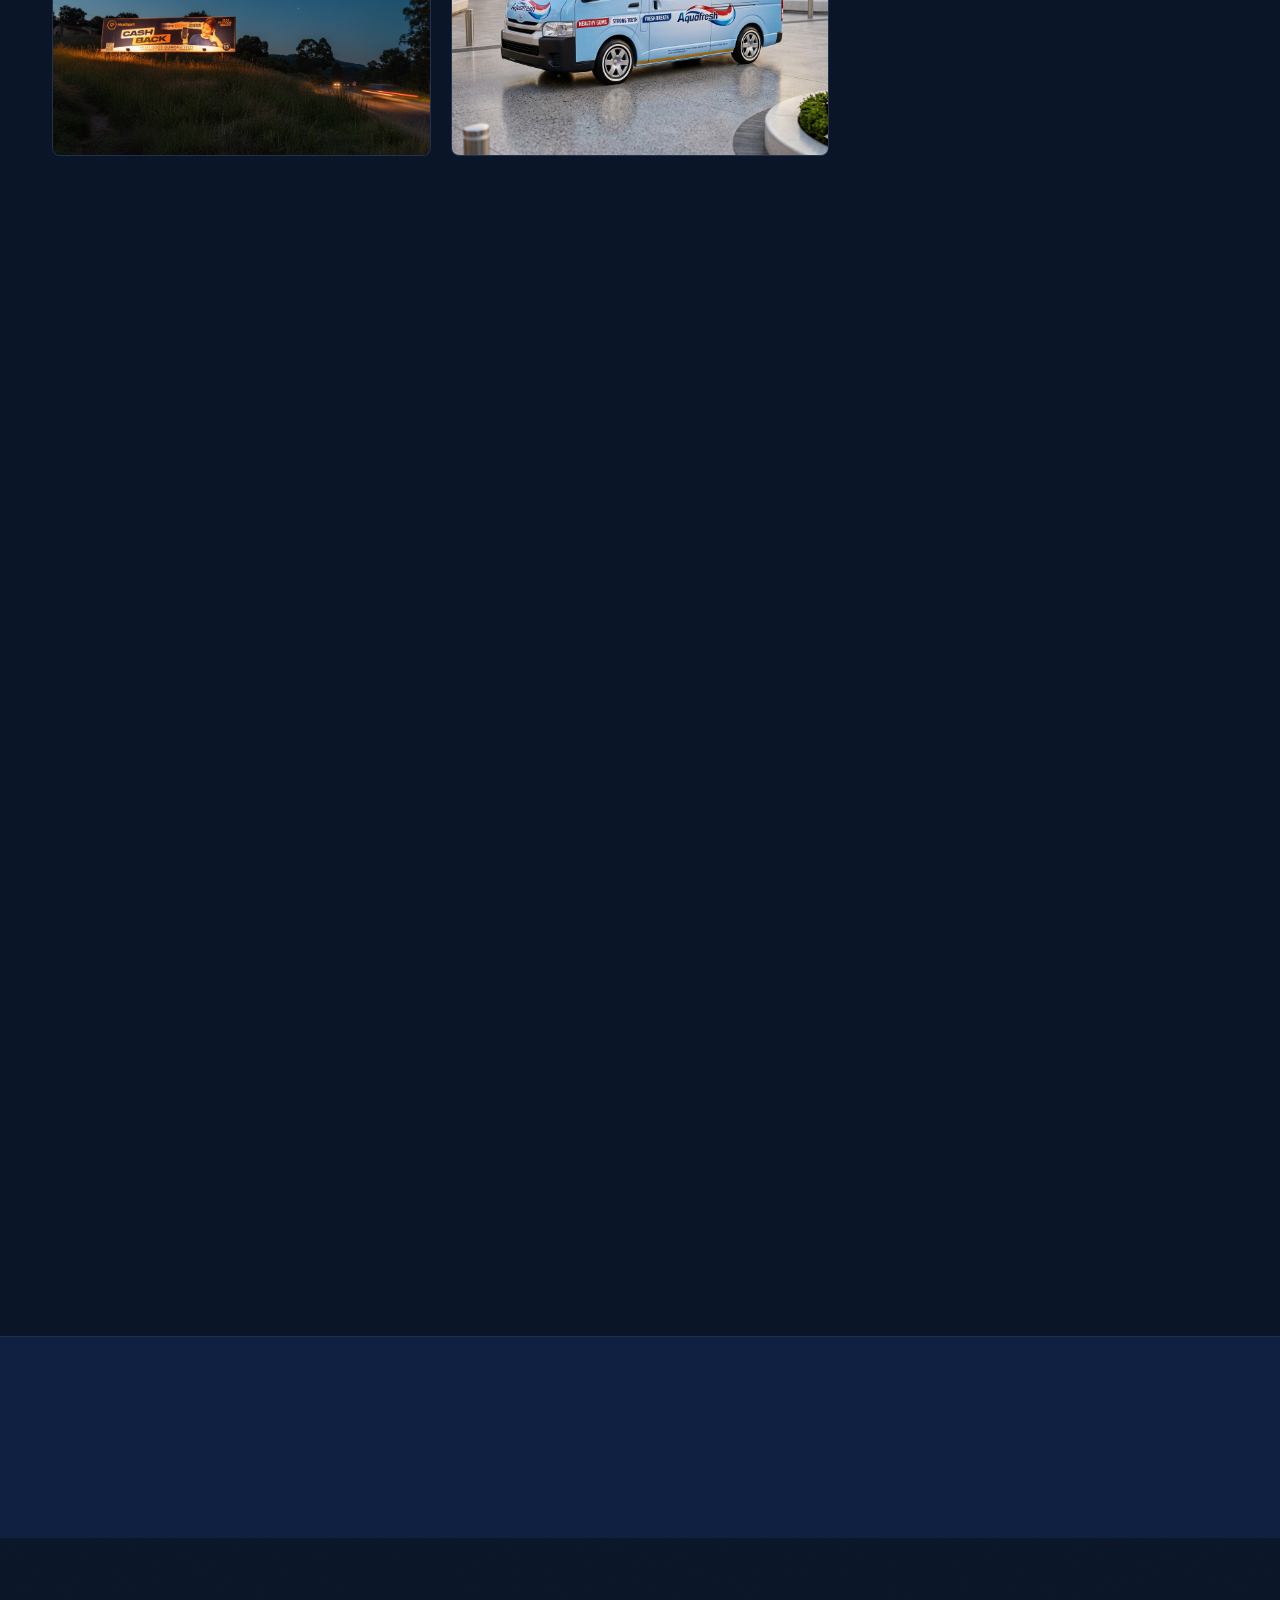
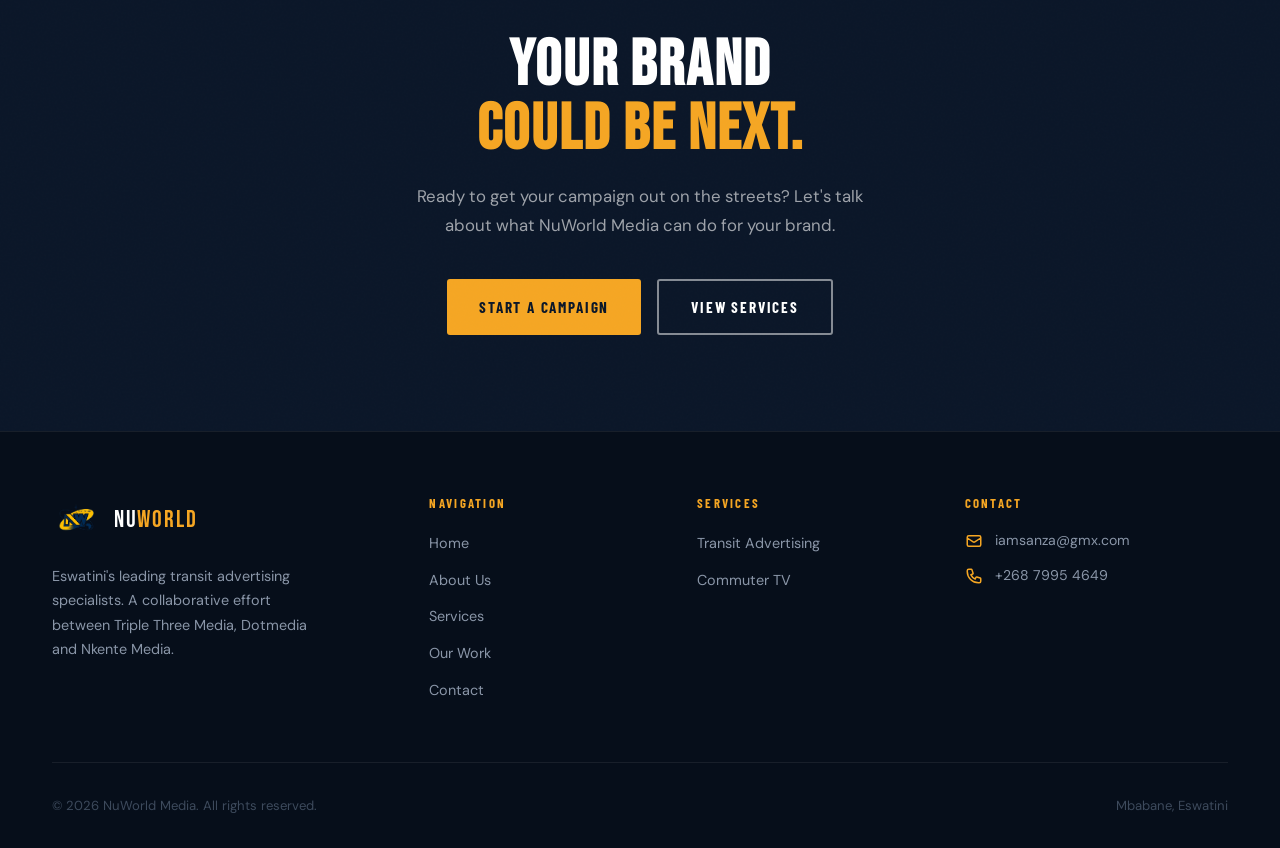
==== commit 8076defa: "edit" ====
--- a/portfolio.html
+++ b/portfolio.html
@@ -419,7 +419,7 @@
 
         <!-- Item 9 -->
         <div class="gallery-item reveal" data-category="transit" data-img="images/bus-rear-street.jpg" data-title="Bathethelele — Street Level" data-subtitle="Bus Rear Wrap · MVAF">
-          <img class="gallery-img" src="inside.png" alt="Bus rear wrap on street" loading="lazy" />
+          <img class="gallery-img" src="inside.jpg" alt="Bus rear wrap on street" loading="lazy" />
           <span class="gallery-chip">Transit</span>
           <div class="gallery-overlay">
             <div class="gallery-overlay-tag">Bus Rear Wrap</div>
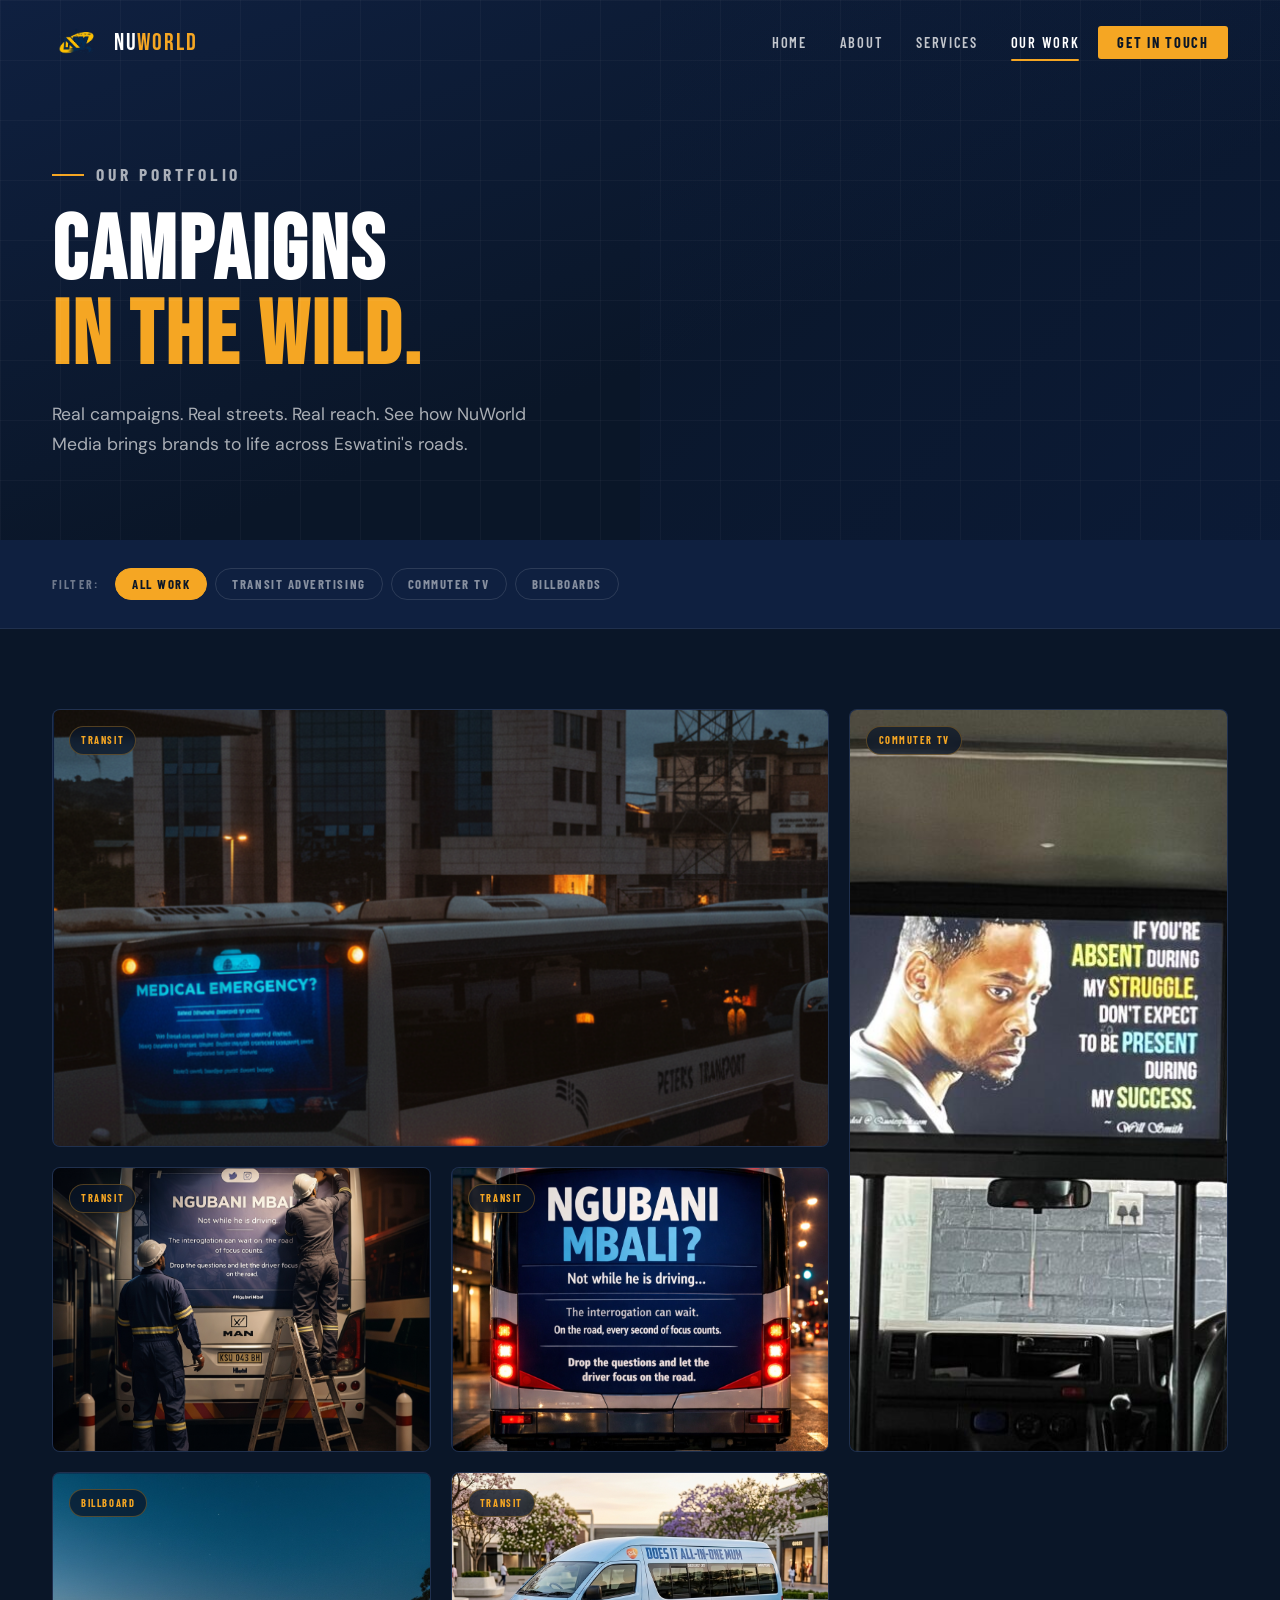
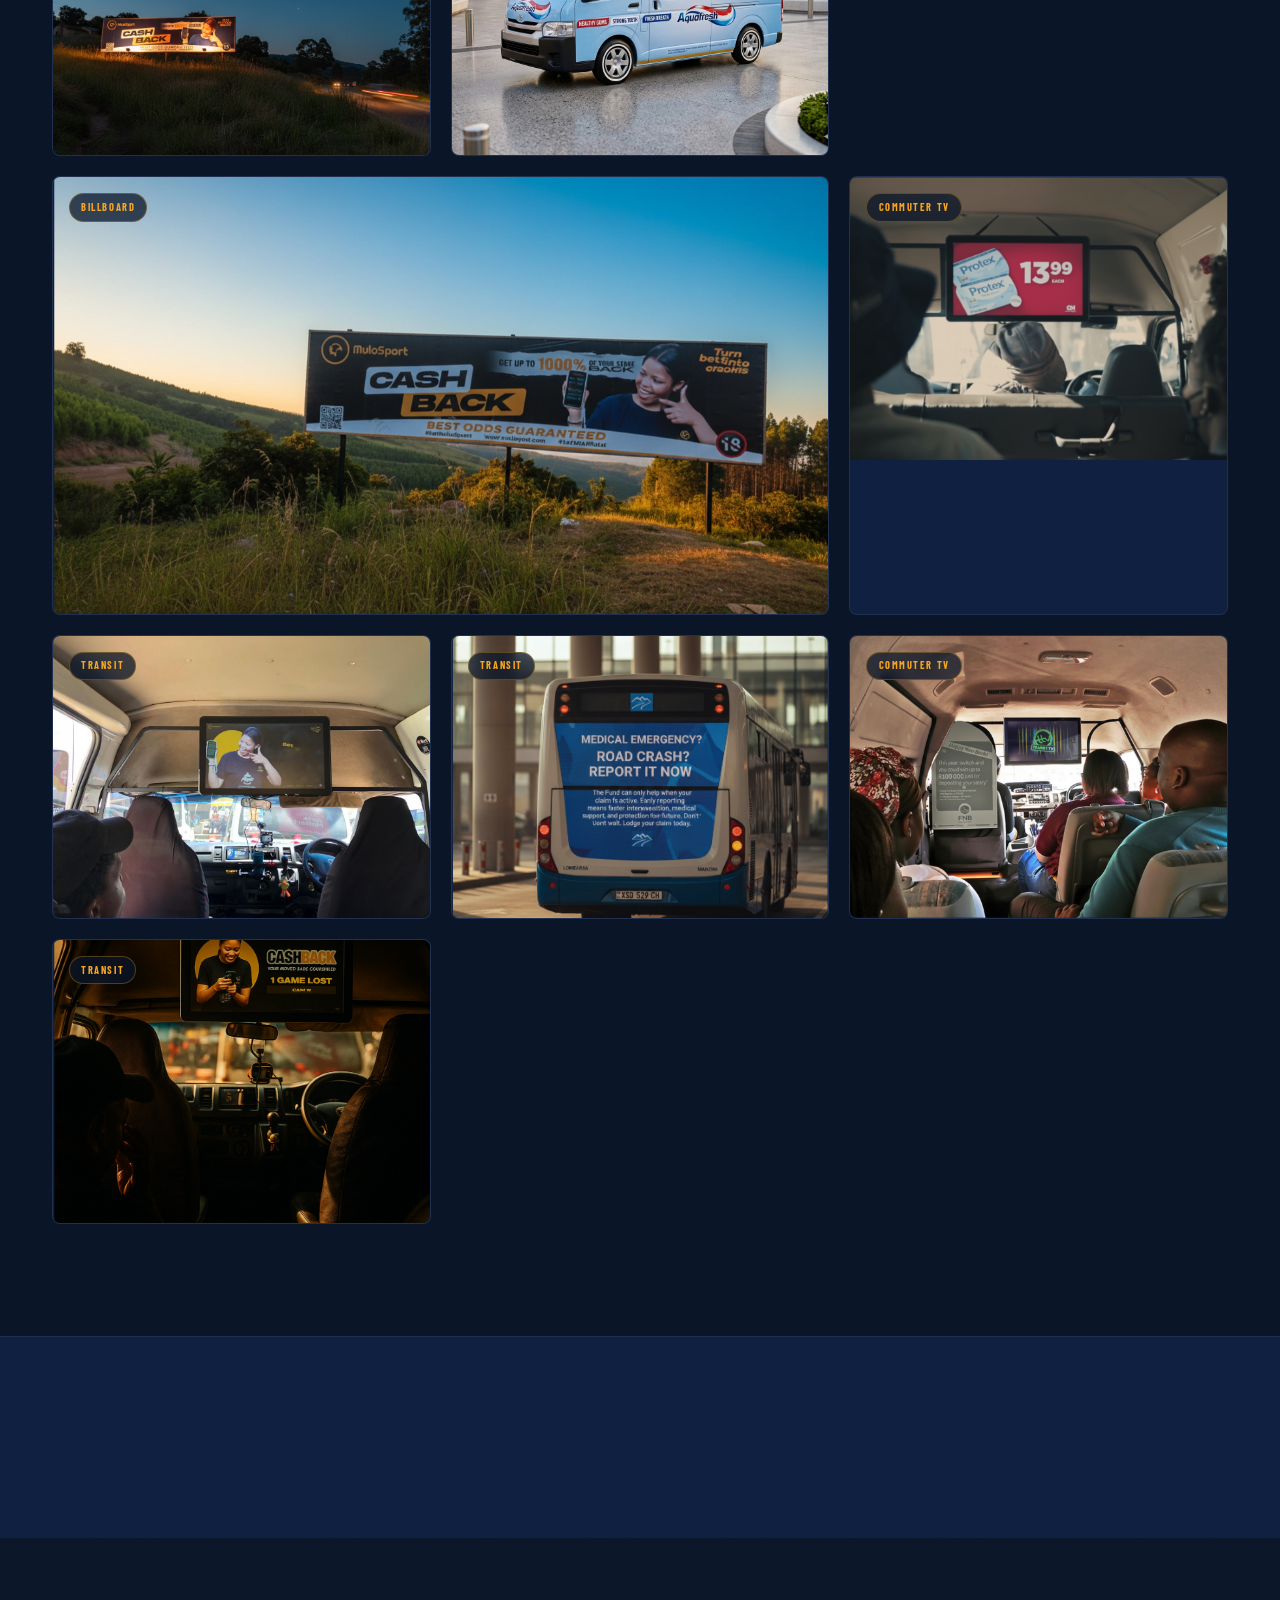
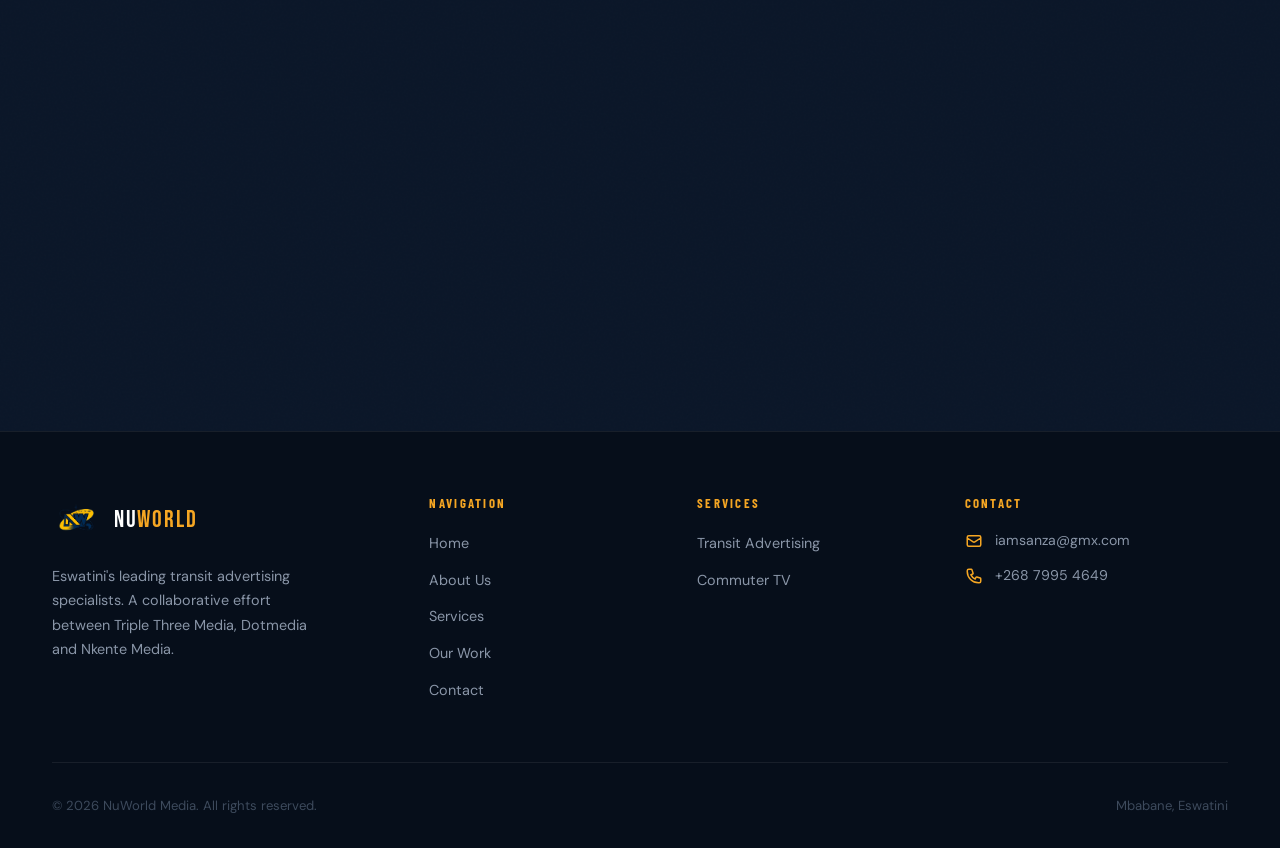
==== commit 05b10d28: "Update portfolio.html" ====
--- a/portfolio.html
+++ b/portfolio.html
@@ -419,7 +419,7 @@
 
         <!-- Item 9 -->
         <div class="gallery-item reveal" data-category="transit" data-img="images/bus-rear-street.jpg" data-title="Bathethelele — Street Level" data-subtitle="Bus Rear Wrap · MVAF">
-          <img class="gallery-img" src="inside.jpg" alt="Bus rear wrap on street" loading="lazy" />
+          <img class="gallery-img" src="Inside.jpg" alt="Bus rear wrap on street" loading="lazy" />
           <span class="gallery-chip">Transit</span>
           <div class="gallery-overlay">
             <div class="gallery-overlay-tag">Bus Rear Wrap</div>
